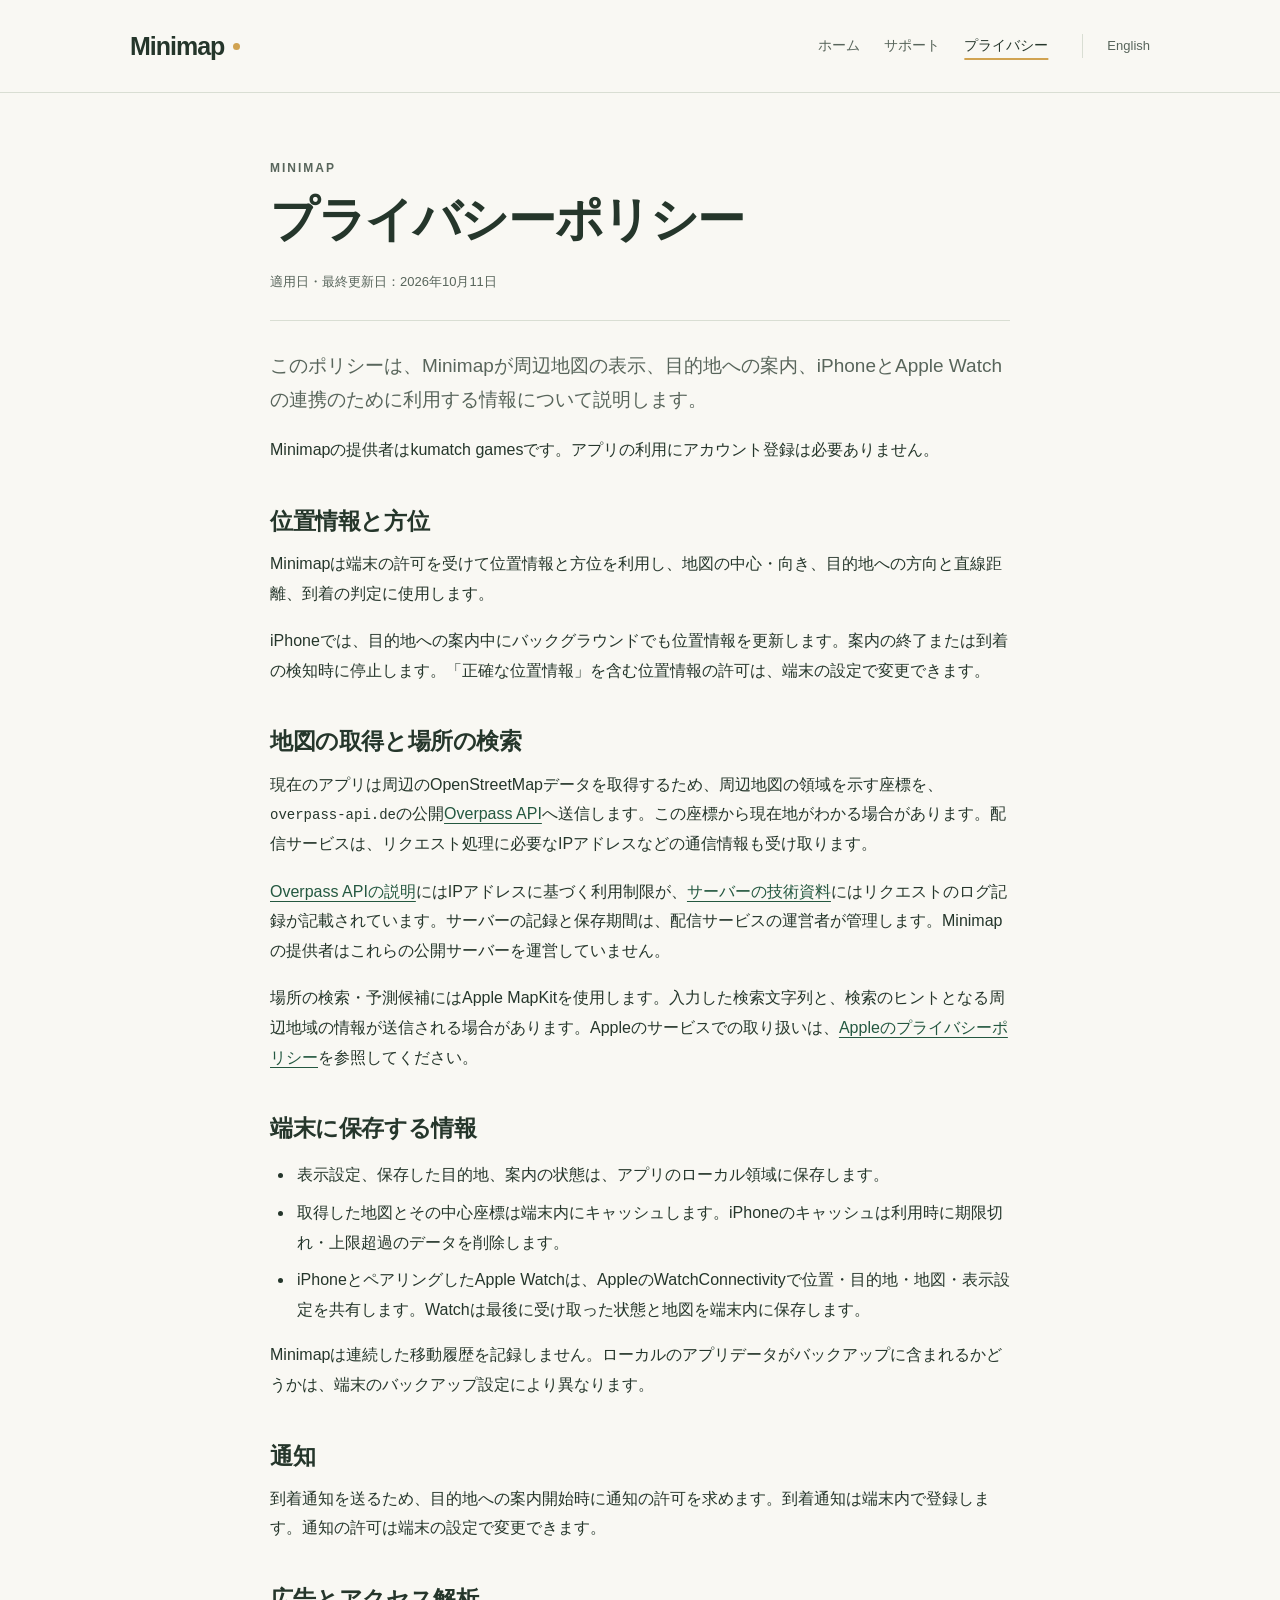
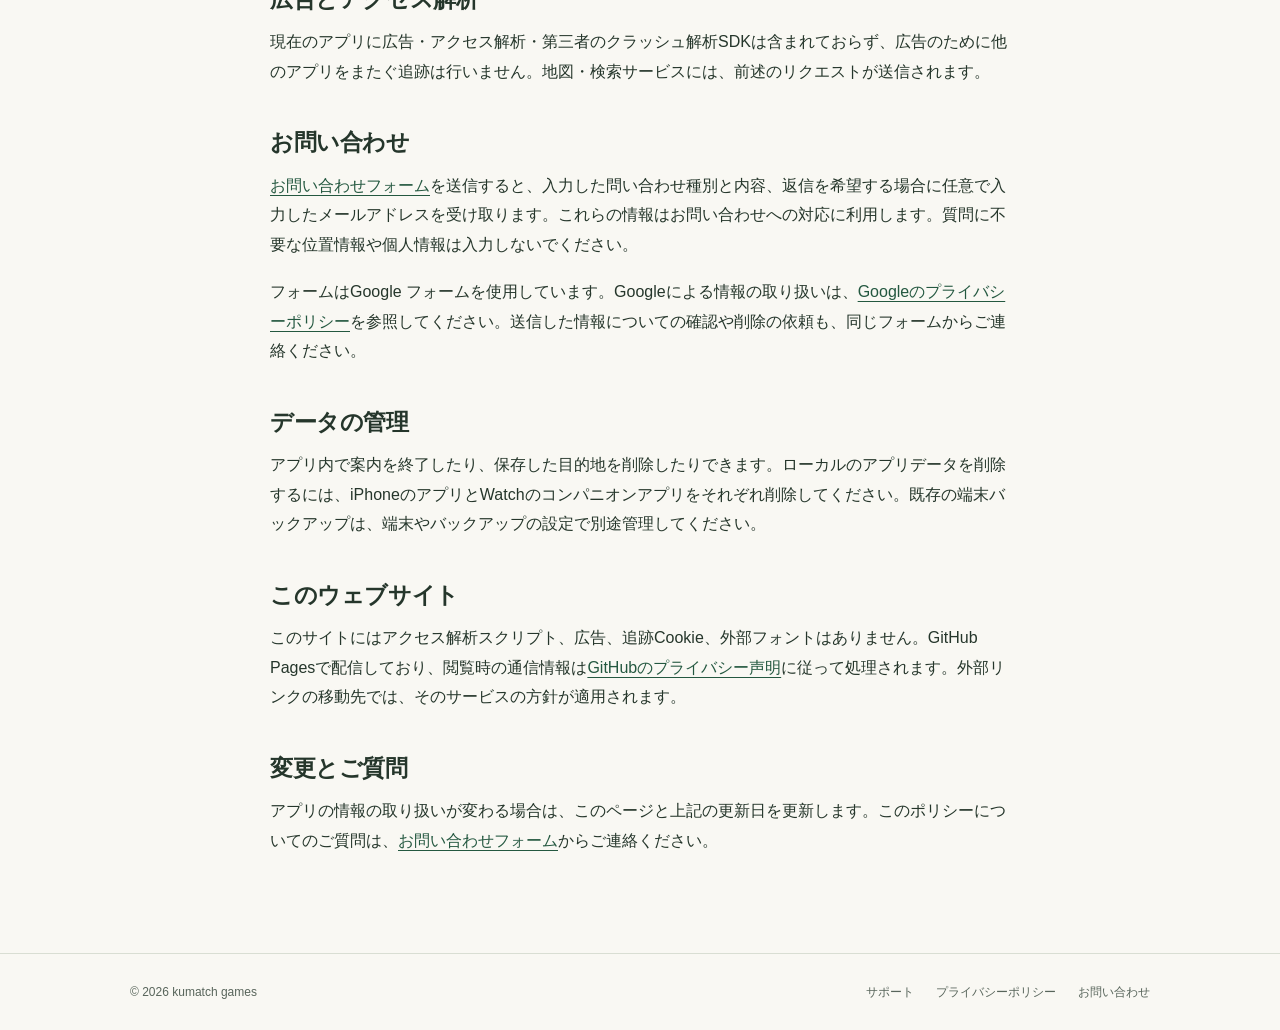
==== privacy-ja.html @ 5348c85e "Publish Minimap privacy and support pages in English and Japanese" ====
<!doctype html>
<html lang="ja">
<head>
<meta charset="utf-8">
<meta name="viewport" content="width=device-width, initial-scale=1">
<meta name="color-scheme" content="light">
<title>プライバシーポリシー — Minimap</title>
<meta name="description" content="Minimapのサポートとプライバシー情報。iPhoneとApple Watch向けの円形ミニマップ。">
<meta name="referrer" content="strict-origin-when-cross-origin">
<link rel="canonical" href="https://kumatch-games.github.io/mimimap-hp/privacy-ja.html">
<link rel="alternate" hreflang="ja" href="https://kumatch-games.github.io/mimimap-hp/privacy-ja.html">
<link rel="alternate" hreflang="en" href="https://kumatch-games.github.io/mimimap-hp/privacy.html">
<link rel="stylesheet" href="site.css">
</head>
<body>
<a class="skip" href="privacy-ja.html#main">本文へ</a>
<header><div class="header-inner"><a class="brand" href="ja.html">Minimap<span class="brand-dot" aria-hidden="true"></span></a><nav aria-label="メイン"><a href="ja.html">ホーム</a><a href="support-ja.html">サポート</a><a href="privacy-ja.html" aria-current="page">プライバシー</a></nav><a class="language" href="privacy.html" lang="en" hreflang="en">English</a></div></header>
<main id="main" class="document"><p class="eyebrow">Minimap</p><h1>プライバシーポリシー</h1><p class="meta">適用日・最終更新日：2026年10月11日</p>
<p class="intro">このポリシーは、Minimapが周辺地図の表示、目的地への案内、iPhoneとApple Watchの連携のために利用する情報について説明します。</p>
<p>Minimapの提供者はkumatch gamesです。アプリの利用にアカウント登録は必要ありません。</p>
<h2 id="location">位置情報と方位</h2>
<p>Minimapは端末の許可を受けて位置情報と方位を利用し、地図の中心・向き、目的地への方向と直線距離、到着の判定に使用します。</p>
<p>iPhoneでは、目的地への案内中にバックグラウンドでも位置情報を更新します。案内の終了または到着の検知時に停止します。「正確な位置情報」を含む位置情報の許可は、端末の設定で変更できます。</p>
<h2 id="services">地図の取得と場所の検索</h2>
<p>現在のアプリは周辺のOpenStreetMapデータを取得するため、周辺地図の領域を示す座標を、<code>overpass-api.de</code>の公開<a href="https://overpass-api.de/">Overpass API</a>へ送信します。この座標から現在地がわかる場合があります。配信サービスは、リクエスト処理に必要なIPアドレスなどの通信情報も受け取ります。</p>
<p><a href="https://dev.overpass-api.de/overpass-doc/en/preface/commons.html">Overpass APIの説明</a>にはIPアドレスに基づく利用制限が、<a href="https://dev.overpass-api.de/technical_overview.html">サーバーの技術資料</a>にはリクエストのログ記録が記載されています。サーバーの記録と保存期間は、配信サービスの運営者が管理します。Minimapの提供者はこれらの公開サーバーを運営していません。</p>
<p>場所の検索・予測候補にはApple MapKitを使用します。入力した検索文字列と、検索のヒントとなる周辺地域の情報が送信される場合があります。Appleのサービスでの取り扱いは、<a href="https://www.apple.com/legal/privacy/">Appleのプライバシーポリシー</a>を参照してください。</p>
<h2 id="devices">端末に保存する情報</h2>
<ul>
<li>表示設定、保存した目的地、案内の状態は、アプリのローカル領域に保存します。</li>
<li>取得した地図とその中心座標は端末内にキャッシュします。iPhoneのキャッシュは利用時に期限切れ・上限超過のデータを削除します。</li>
<li>iPhoneとペアリングしたApple Watchは、AppleのWatchConnectivityで位置・目的地・地図・表示設定を共有します。Watchは最後に受け取った状態と地図を端末内に保存します。</li>
</ul>
<p>Minimapは連続した移動履歴を記録しません。ローカルのアプリデータがバックアップに含まれるかどうかは、端末のバックアップ設定により異なります。</p>
<h2 id="notifications">通知</h2>
<p>到着通知を送るため、目的地への案内開始時に通知の許可を求めます。到着通知は端末内で登録します。通知の許可は端末の設定で変更できます。</p>
<h2 id="analytics">広告とアクセス解析</h2>
<p>現在のアプリに広告・アクセス解析・第三者のクラッシュ解析SDKは含まれておらず、広告のために他のアプリをまたぐ追跡は行いません。地図・検索サービスには、前述のリクエストが送信されます。</p>
<h2 id="contact">お問い合わせ</h2>
<p><a href="https://forms.gle/LzqGx8GmkPNGpjQ88">お問い合わせフォーム</a>を送信すると、入力した問い合わせ種別と内容、返信を希望する場合に任意で入力したメールアドレスを受け取ります。これらの情報はお問い合わせへの対応に利用します。質問に不要な位置情報や個人情報は入力しないでください。</p>
<p>フォームはGoogle フォームを使用しています。Googleによる情報の取り扱いは、<a href="https://policies.google.com/privacy">Googleのプライバシーポリシー</a>を参照してください。送信した情報についての確認や削除の依頼も、同じフォームからご連絡ください。</p>
<h2 id="choices">データの管理</h2>
<p>アプリ内で案内を終了したり、保存した目的地を削除したりできます。ローカルのアプリデータを削除するには、iPhoneのアプリとWatchのコンパニオンアプリをそれぞれ削除してください。既存の端末バックアップは、端末やバックアップの設定で別途管理してください。</p>
<h2 id="website">このウェブサイト</h2>
<p>このサイトにはアクセス解析スクリプト、広告、追跡Cookie、外部フォントはありません。GitHub Pagesで配信しており、閲覧時の通信情報は<a href="https://docs.github.com/en/site-policy/privacy-policies/github-general-privacy-statement">GitHubのプライバシー声明</a>に従って処理されます。外部リンクの移動先では、そのサービスの方針が適用されます。</p>
<h2 id="changes">変更とご質問</h2>
<p>アプリの情報の取り扱いが変わる場合は、このページと上記の更新日を更新します。このポリシーについてのご質問は、<a href="https://forms.gle/LzqGx8GmkPNGpjQ88">お問い合わせフォーム</a>からご連絡ください。</p>
</main>
<footer><div class="footer-inner"><p>© 2026 kumatch games</p><div><a href="support-ja.html">サポート</a><a href="privacy-ja.html">プライバシーポリシー</a><a href="https://forms.gle/LzqGx8GmkPNGpjQ88">お問い合わせ</a></div></div></footer>
</body>
</html>
---- site.css ----
:root { color-scheme:light; --paper:#f9f8f3; --ink:#25362b; --muted:#58655b; --accent:#245840; --line:#d9ded3; }
* { box-sizing:border-box; }
html { scroll-behavior:smooth; }
body { margin:0; background:var(--paper); color:var(--ink); font-family:-apple-system,BlinkMacSystemFont,"Segoe UI","Hiragino Kaku Gothic ProN","Yu Gothic",sans-serif; font-size:16px; line-height:1.85; }
a { color:var(--accent); text-underline-offset:4px; overflow-wrap:anywhere; }
a:hover { text-decoration-thickness:2px; }
a:focus-visible { outline:3px solid #bc7c22; outline-offset:5px; border-radius:3px; }
.skip { position:absolute; top:-80px; left:16px; padding:8px 16px; background:white; z-index:10; }
.skip:focus { top:12px; }
header { border-bottom:1px solid var(--line); }
.header-inner { max-width:1100px; margin:auto; padding:23px 40px; display:flex; align-items:center; gap:34px; }
.brand { display:inline-flex; align-items:center; gap:9px; font-size:25px; font-weight:750; letter-spacing:-1px; color:var(--ink); text-decoration:none; }
.brand-dot { width:7px; height:7px; border-radius:50%; background:#d1a351; }
nav { display:flex; gap:24px; margin-left:auto; font-size:14px; }
nav a, .language { color:var(--muted); text-decoration:none; }
nav a[aria-current] { color:var(--ink); text-decoration:underline; text-decoration-color:#d1a351; text-decoration-thickness:2px; text-underline-offset:8px; }
.language { border-left:1px solid var(--line); padding-left:24px; font-size:13px; white-space:nowrap; }
main { max-width:820px; margin:0 auto; padding:64px 40px 80px; min-height:calc(100vh - 230px); }
h1 { font-size:clamp(30px,4.6vw,48px); line-height:1.3; margin:10px 0 18px; font-weight:700; letter-spacing:-1.4px; overflow-wrap:anywhere; }
h2 { font-size:23px; line-height:1.4; margin:40px 0 12px; letter-spacing:-.4px; }
p { margin:12px 0 18px; }
.eyebrow { text-transform:uppercase; letter-spacing:2px; font-size:12px; font-weight:650; color:var(--muted); margin:0; }
.meta { color:var(--muted); font-size:13px; padding-bottom:26px; border-bottom:1px solid var(--line); margin:0 0 28px; }
.intro { font-size:19px; line-height:1.8; color:var(--muted); }
ul { padding-left:24px; }
li { padding-left:3px; margin:8px 0; }
code { font-size:14px; overflow-wrap:anywhere; }
.button { display:inline-flex; align-items:center; gap:26px; padding:12px 23px; color:white; background:var(--accent); border-radius:7px; text-decoration:none; font-weight:600; font-size:15px; }
.button:hover { background:#183f2d; }
.fine { font-size:14px; color:var(--muted); }
.home { max-width:1100px; padding-top:90px; }
.home h1 { font-size:clamp(38px,6vw,70px); line-height:1.17; letter-spacing:-2.2px; margin:20px 0 24px; }
.home .intro { max-width:540px; }
.actions { display:flex; align-items:center; gap:26px; flex-wrap:wrap; margin-top:30px; }
.secondary { font-size:15px; }
.home-note { max-width:590px; margin-top:60px; border-top:1px solid var(--line); padding-top:20px; color:var(--muted); font-size:15px; }
footer { border-top:1px solid var(--line); color:var(--muted); font-size:12px; }
.footer-inner { max-width:1100px; margin:auto; padding:27px 40px; display:flex; align-items:center; justify-content:space-between; gap:20px; }
.footer-inner p { margin:0; }
.footer-inner div { display:flex; gap:22px; flex-wrap:wrap; }
footer a { color:var(--muted); text-decoration:none; }
@media(max-width:640px) {
.header-inner { flex-wrap:wrap; gap:16px; padding:20px 24px; }
.brand { font-size:23px; }
.language { margin-left:auto; border:0; padding:0; }
nav { order:3; width:100%; margin:0; gap:25px; font-size:13px; }
main { padding:40px 24px 56px; }
h1 { letter-spacing:-.8px; }
h2 { font-size:21px; }
.intro { font-size:17px; }
.home { padding-top:58px; }
.home h1 { letter-spacing:-1.4px; }
.footer-inner { padding:24px; align-items:flex-start; flex-direction:column; gap:12px; }
.footer-inner div { gap:17px; }
}
@media(prefers-reduced-motion:reduce) { html { scroll-behavior:auto; } }
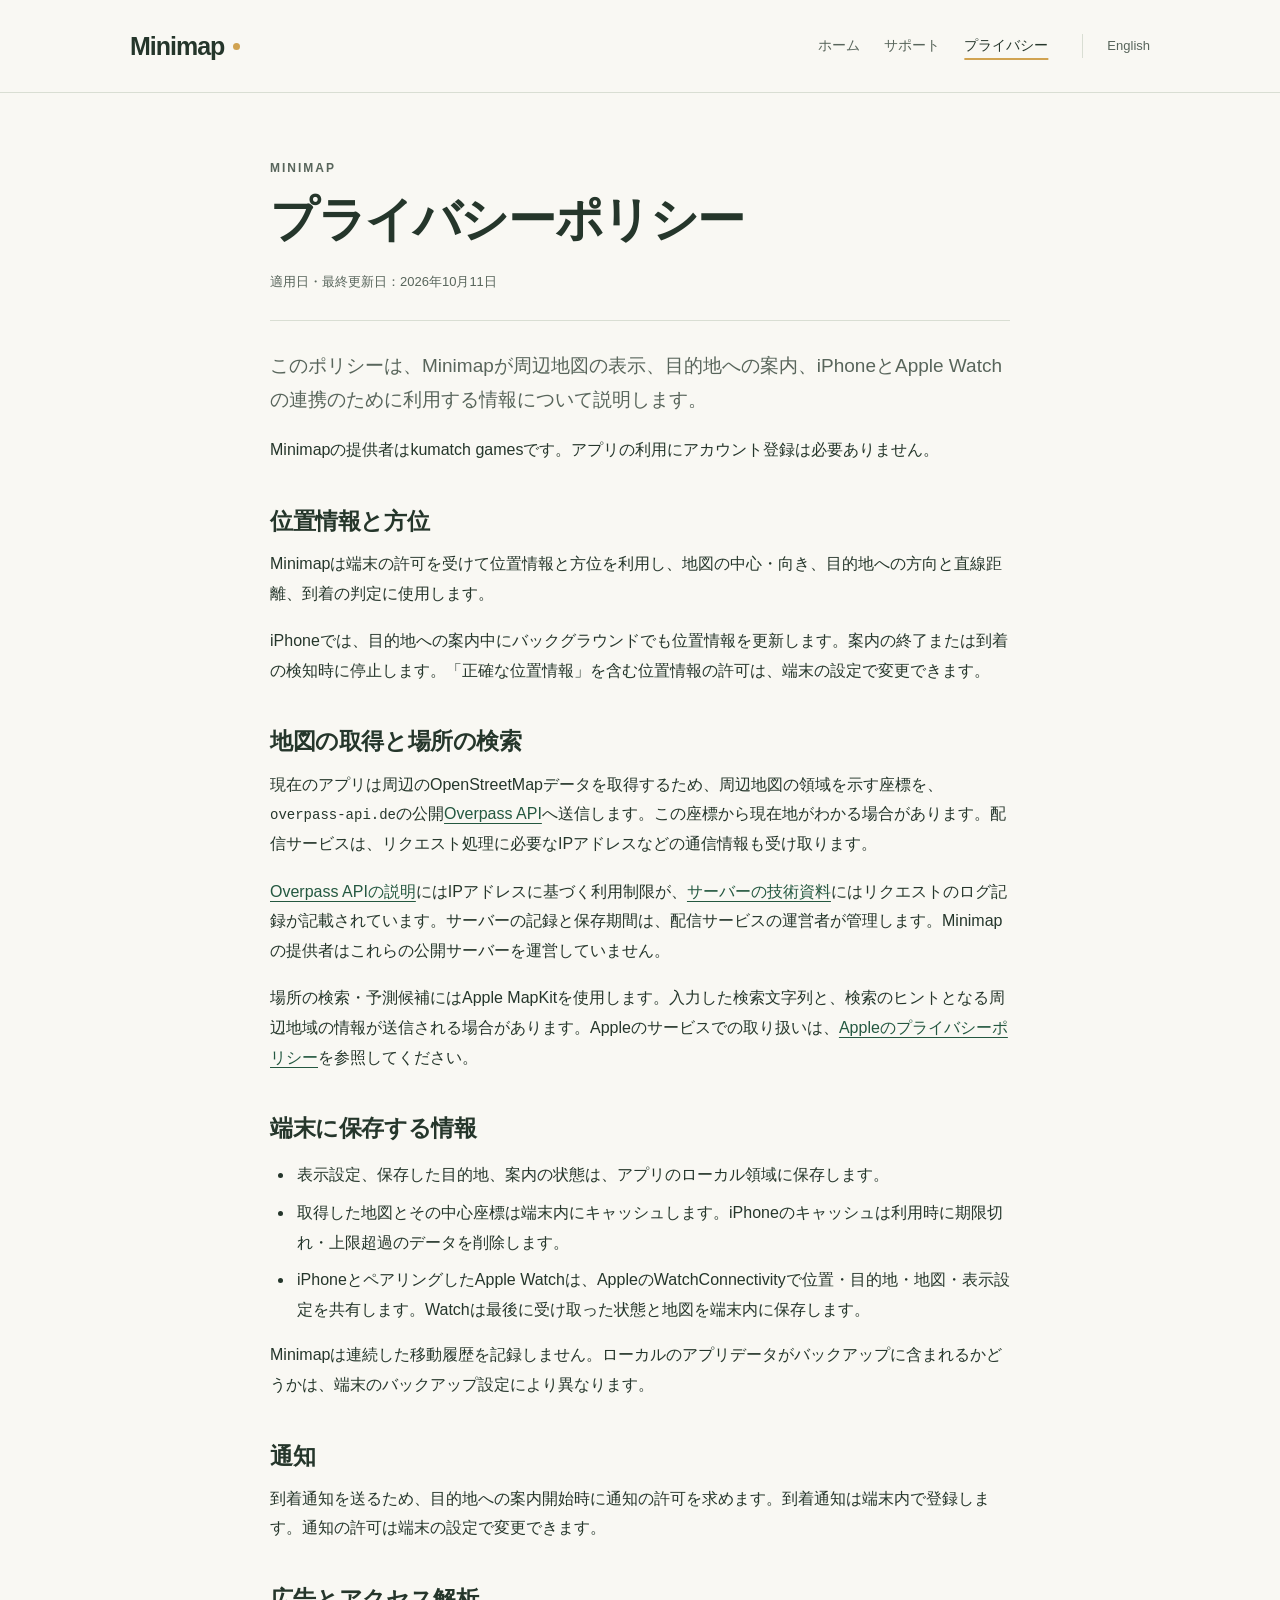
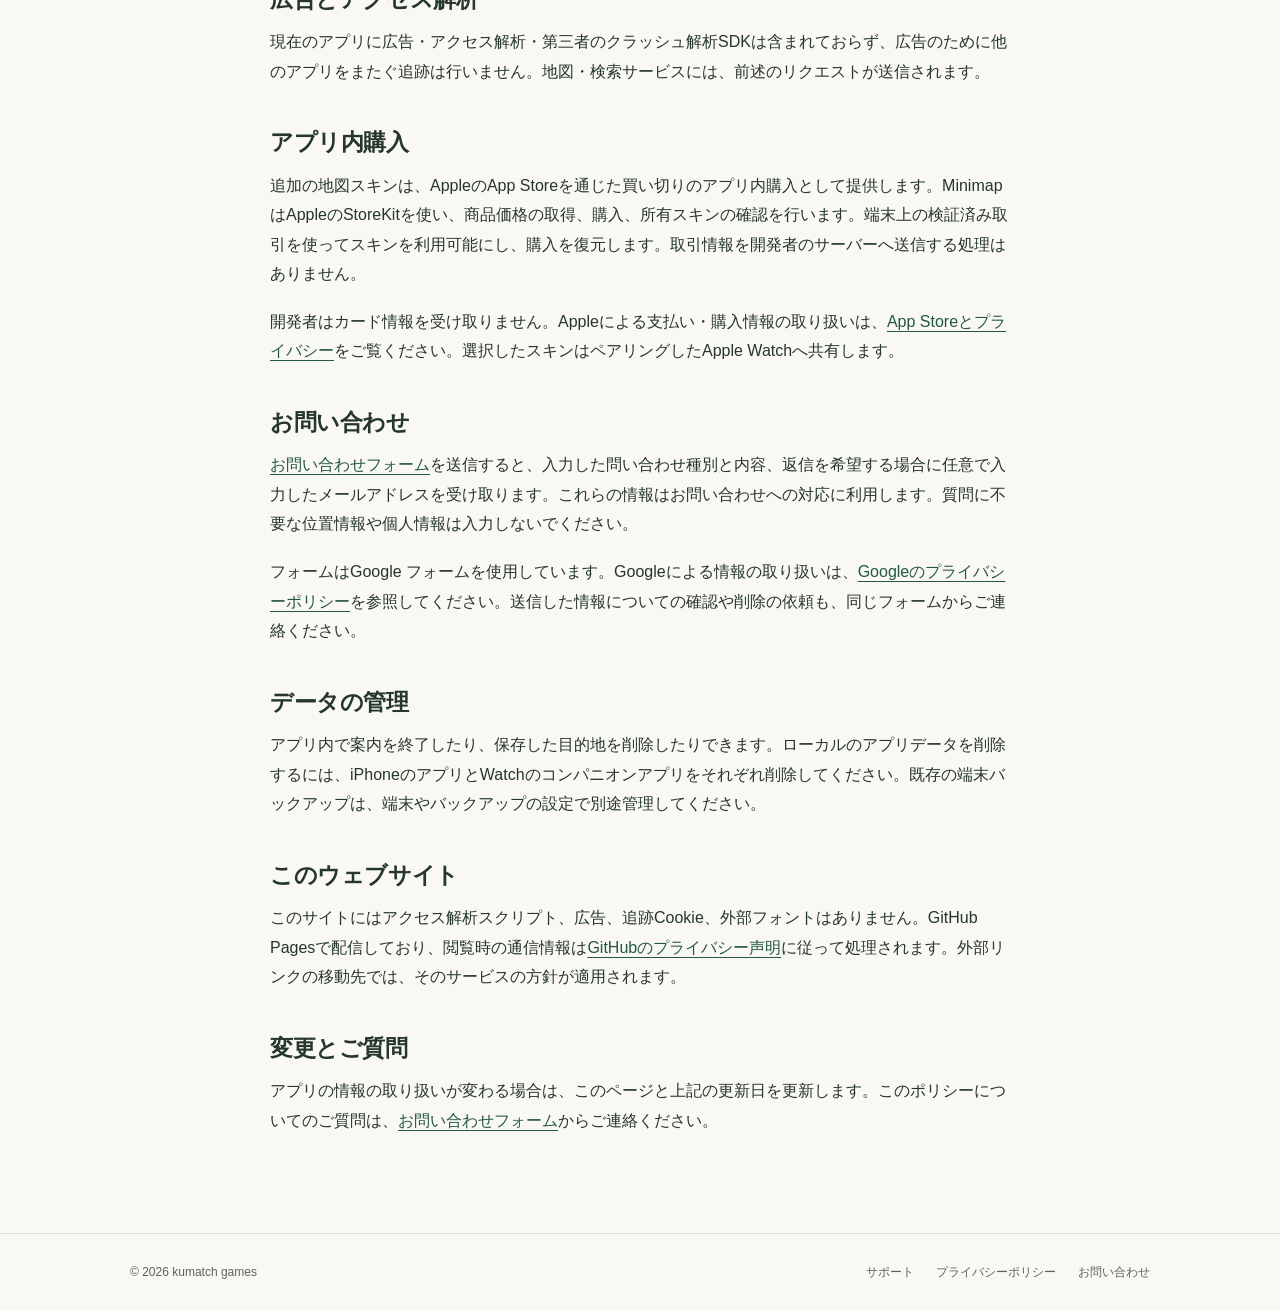
==== commit c7a75507: "Document purchase privacy in Japanese" ====
--- a/privacy-ja.html
+++ b/privacy-ja.html
@@ -36,6 +36,9 @@
 <p>到着通知を送るため、目的地への案内開始時に通知の許可を求めます。到着通知は端末内で登録します。通知の許可は端末の設定で変更できます。</p>
 <h2 id="analytics">広告とアクセス解析</h2>
 <p>現在のアプリに広告・アクセス解析・第三者のクラッシュ解析SDKは含まれておらず、広告のために他のアプリをまたぐ追跡は行いません。地図・検索サービスには、前述のリクエストが送信されます。</p>
+<h2 id="purchases">アプリ内購入</h2>
+<p>追加の地図スキンは、AppleのApp Storeを通じた買い切りのアプリ内購入として提供します。MinimapはAppleのStoreKitを使い、商品価格の取得、購入、所有スキンの確認を行います。端末上の検証済み取引を使ってスキンを利用可能にし、購入を復元します。取引情報を開発者のサーバーへ送信する処理はありません。</p>
+<p>開発者はカード情報を受け取りません。Appleによる支払い・購入情報の取り扱いは、<a href="https://www.apple.com/legal/privacy/data/ja/app-store/">App Storeとプライバシー</a>をご覧ください。選択したスキンはペアリングしたApple Watchへ共有します。</p>
 <h2 id="contact">お問い合わせ</h2>
 <p><a href="https://forms.gle/LzqGx8GmkPNGpjQ88">お問い合わせフォーム</a>を送信すると、入力した問い合わせ種別と内容、返信を希望する場合に任意で入力したメールアドレスを受け取ります。これらの情報はお問い合わせへの対応に利用します。質問に不要な位置情報や個人情報は入力しないでください。</p>
 <p>フォームはGoogle フォームを使用しています。Googleによる情報の取り扱いは、<a href="https://policies.google.com/privacy">Googleのプライバシーポリシー</a>を参照してください。送信した情報についての確認や削除の依頼も、同じフォームからご連絡ください。</p>
